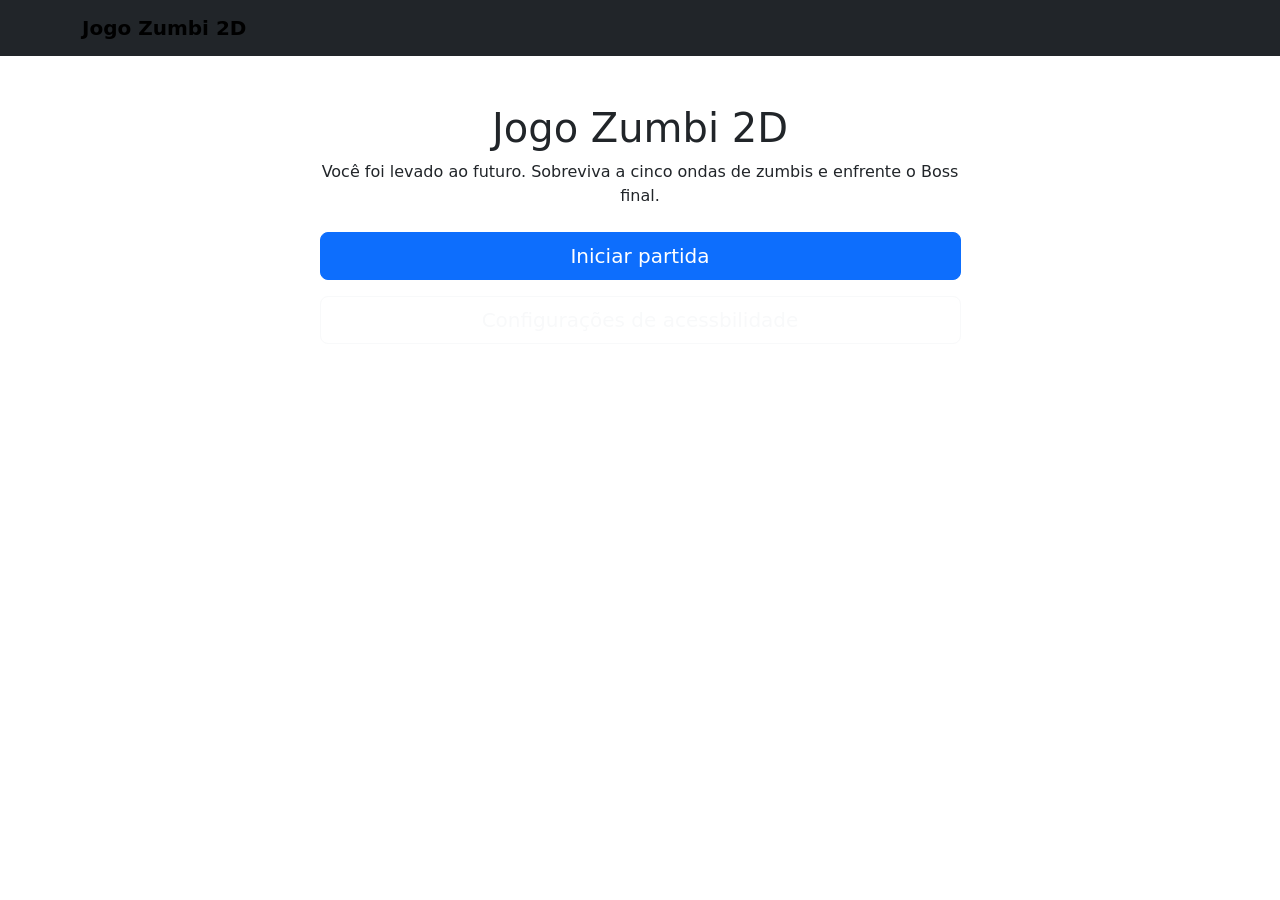
==== index.html @ 61168818 "comecando interface do inicio" ====
<!DOCTYPE html>
<html lang="pt-br">
<head>
    <meta charset="UTF-8">
    <meta name="viewport" content="width=device-width, initial-scale=1.0">
    <title>Jogo Zumbi 2D</title>
    <link 
        href="https://cdn.jsdelivr.net/npm/bootstrap@5.3.8/dist/css/bootstrap.min.css"
        rel="stylesheet"
        integrity="sha384-sRIl4kxILFvY47J16cr9ZwB07vP4J8+LH7qKQnuqkuIAvNWLzeN8tE5YBujZqJLB"
        crossorigin="anonymous">

    <link rel="stylesheet" href="css/style.css">
</head>
<body>

    <a href = "#conteudo" class = visually-hidden focusable 
    link-light p-3>
        Ir para o conteúdo
    </a>

    <header class = "navbar navbar-expand bg-dark"
            data bs-theme = "dark">    
        
        <nav class = "container" aria-label = "Navegação principal">   
            <a class = "navbar-brand fw-bold" href = "#menu">
                Jogo Zumbi 2D
            </a>
        </nav>
    </header>

    <main id = "conteudo" class = "container py-5">
        <section id = "menu"aria-labelledby = "titulo-jogo">
            <div class="row justify-content-center">
                <div class = "col-12 col-md-9 col-lg-7">
                    
                    <div class = "text-center mb-4">
                        <h1 id = "titulo-jogo">
                            Jogo Zumbi 2D
                        </h1>

                        <p>
                            Você foi levado ao futuro.
                            Sobreviva a cinco ondas de zumbis
                            e enfrente o Boss final.
                        </p>


                    </div>

                    <div class = "d-grid gap-3 mb-5">
                        <button id = "btn-iniciar" 
                                type = "button"
                                class = "btn btn-primary btn-lg">
                            Iniciar partida
                        </button>

                        <a href = "#configuracoes" 
                            class = "btn btn-outline-light btn-lg">
                            Configurações de acessbilidade
                        </a>
                        
                    </div>
                </div>
            </div>
        </section>





    <script
        src="https://cdn.jsdelivr.net/npm/bootstrap@5.3.8/dist/js/bootstrap.bundle.min.js"
        integrity="sha384-FKyoEForCGlyvwx9Hj09JcYn3nv7wiPVlz7YYwJrWVcXK/BmnVDxM+D2scQbITxI"
        crossorigin="anonymous"></script>

        <script src="js/app.js"></script>
</body>
</html>
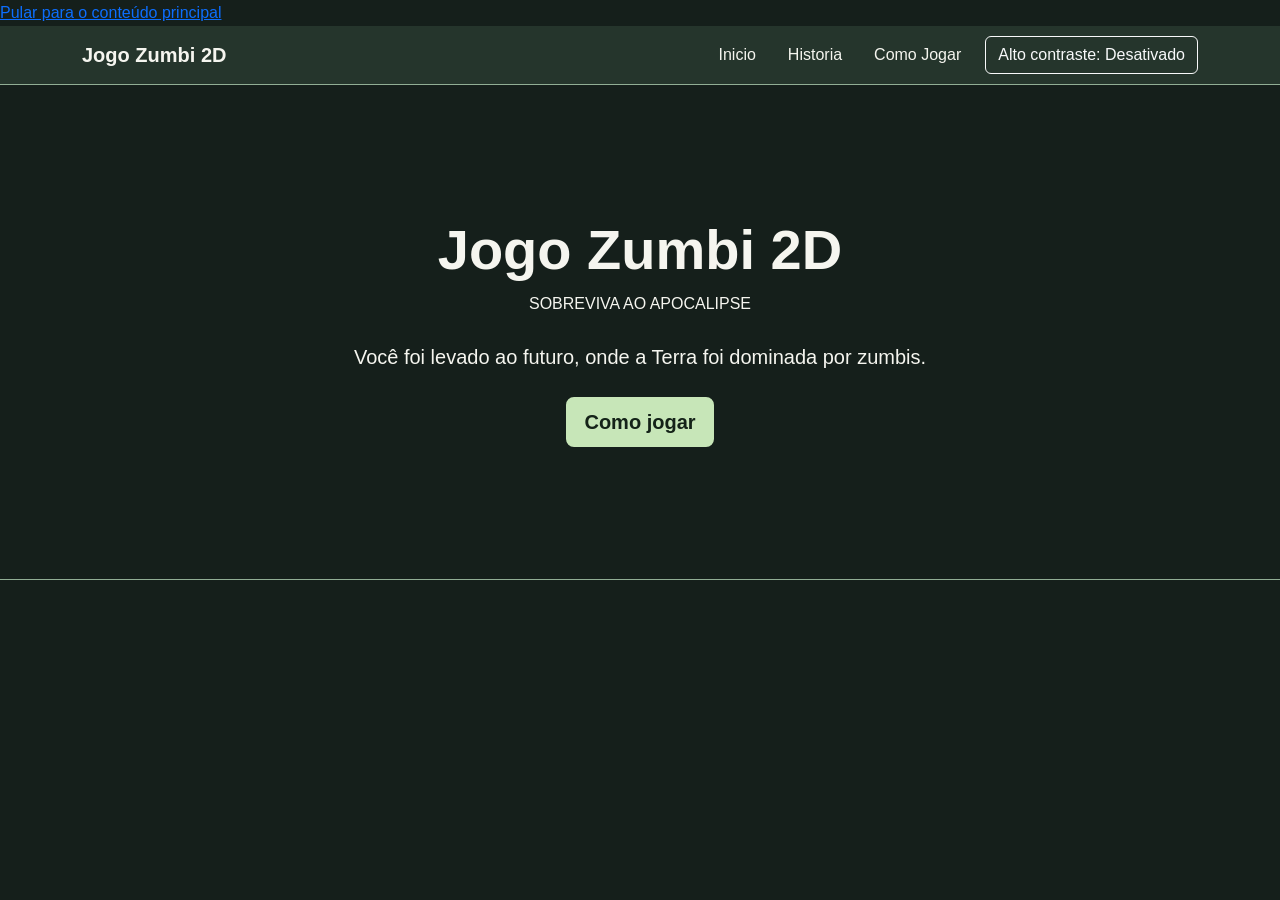
==== commit f40f7948: "Criacao de estilo da pagina" ====
--- a/index.html
+++ b/index.html
@@ -10,60 +10,86 @@
         integrity="sha384-sRIl4kxILFvY47J16cr9ZwB07vP4J8+LH7qKQnuqkuIAvNWLzeN8tE5YBujZqJLB"
         crossorigin="anonymous">
 
-    <link rel="stylesheet" href="css/style.css">
+    <link rel="stylesheet" href="/style.css">
 </head>
 <body>
 
-    <a href = "#conteudo" class = visually-hidden focusable 
-    link-light p-3>
-        Ir para o conteúdo
+    <a href = "#principal" class = "skip-link">
+        Pular para o conteúdo principal
     </a>
 
-    <header class = "navbar navbar-expand bg-dark"
-            data bs-theme = "dark">    
+    <header class = "site-header">    
         
-        <nav class = "container" aria-label = "Navegação principal">   
-            <a class = "navbar-brand fw-bold" href = "#menu">
-                Jogo Zumbi 2D
-            </a>
+        <nav class = "navbar navbar-expand-md navbar-dark" aria-label="Navegacao principal">  
+            <div class="container">
+                <a class = "navbar-brand fw-bold" href = "#menu">
+                    Jogo Zumbi 2D
+                </a>
+                <button class="navbar-toggler" type="button" data-bs-toggle="collapse" data-bs-target="#menuNavegacao" aria-controls="menuNavegacao"
+                 aria-expanded="false" aria-label="Abrir ou fechar menu">
+                 <span class="navbar-toggler-icon"></span>
+                </button>
+                <div class="collapse navbar-collapse" id="menuNavegacao">
+                    <ul class="navbar-nav ms-auto gap-md-3">
+                        <li class="nav-item">
+                            <a class="nav-link" href="#inicio">
+                                Inicio
+                            </a>
+                        </li>
+                        <li class="nav-item">
+                            <a class="nav-link" href="#historia">
+                                Historia
+                            </a>
+                        </li>
+                        <li class="nav-item">
+                            <a class="nav-link" href="#como-jogar">
+                                Como Jogar
+                            </a>
+                        </li>
+                    </ul>
+                    <button type="button" id="botao-contraste" class="btn btn-outline-light ms-md-3 mt-3 mt-md-0">
+                        Alto contraste: Desativado
+
+                    </button>
+                </div>
+            </div> 
         </nav>
     </header>
 
-    <main id = "conteudo" class = "container py-5">
-        <section id = "menu"aria-labelledby = "titulo-jogo">
-            <div class="row justify-content-center">
-                <div class = "col-12 col-md-9 col-lg-7">
-                    
-                    <div class = "text-center mb-4">
-                        <h1 id = "titulo-jogo">
+    <main id = "principal">
+        <section id = "Inicio" class="hero py-5" aria-labelledby="titulo-principal">
+            <div class="container">
+                <div class = "row justify-content-center">
+                    <div class = "col-12 col-lg-9 text-center py-4">
+                        <h1 id="titulo-principal" class="display-4 fw-bold">
                             Jogo Zumbi 2D
-                        </h1>
+                        </H1>
+                        <p id = "destaque fw-bold">
+                            SOBREVIVA AO APOCALIPSE
+                        </p>
+                        <p class="lead my-4">
+                            Você foi levado ao futuro,
+                            onde a Terra foi dominada
+                            por zumbis.
+                        </p>
+                         <a href="#como-jogar"
+                           class="btn btn-tema btn-lg">
+                           Como jogar
+                        </a>
 
-                        <p>
-                            Você foi levado ao futuro.
-                            Sobreviva a cinco ondas de zumbis
-                            e enfrente o Boss final.
-                        </p>
-
-
-                    </div>
-
-                    <div class = "d-grid gap-3 mb-5">
-                        <button id = "btn-iniciar" 
-                                type = "button"
-                                class = "btn btn-primary btn-lg">
-                            Iniciar partida
-                        </button>
-
-                        <a href = "#configuracoes" 
-                            class = "btn btn-outline-light btn-lg">
-                            Configurações de acessbilidade
-                        </a>
-                        
                     </div>
                 </div>
             </div>
+
+            
         </section>
+
+
+    </main>
+    <p id="mensagem-sistema"
+    class="visually-hidden"
+     role="status"
+    aria-live="polite"></p>
 
 
 
@@ -74,6 +100,6 @@
         integrity="sha384-FKyoEForCGlyvwx9Hj09JcYn3nv7wiPVlz7YYwJrWVcXK/BmnVDxM+D2scQbITxI"
         crossorigin="anonymous"></script>
 
-        <script src="js/app.js"></script>
+        <script src="/script.js"></script>
 </body>
 </html>
--- a/style.css
+++ b/style.css
@@ -0,0 +1,67 @@
+:root{
+    --fundo: #151f1b;
+    --superficie: #25352c;
+    --texto: #f5f5ef;
+    --destaque: #c7e6b8;
+    --texto-botao:#142218;
+    --borda: #91ae95;
+    --foco: #ffdc73;
+}
+
+body{
+    margin: 0;
+    background: var(--fundo);
+    color: var(--texto);
+    font-family: arial,sans-serif;
+    font-size: 1rem;
+    line-height: 1.6;
+}
+.site-header{
+    background: var(--superficie);
+    border-bottom: 1px solid var(--borda);
+}
+
+.navbar .navbar-brand, .navbar .nav-link{
+    color: var(--texto);
+}
+
+.navbar .nav-link:hover{
+    color: var(--destaque);
+}
+
+.hero{
+    background: var(--fundo);
+    border-bottom: 1px solid var(--borda);
+    min-height: 55vh;
+    display: flex;
+    align-items: center;
+}
+
+.destaque{
+    color: var(--destaque);
+    letter-spacing: 0.06em;
+}
+
+h1,h2,h3{
+    color: var(--texto);
+}
+
+.btn-tema{
+    background: var(--destaque);
+    color: var(--texto-botao);
+    border: 2px solid var(--destaque);
+    font-weight: 700;
+    min-height: 48px;
+}
+.btn-tema:hover{
+    background: #e3f5dc;
+    color: #142218;
+    border-color: #e3f5dc;
+}
+
+.card-zumbi{
+    background: var(--superficie);
+    color:var(--texto);
+    border: 1px solid #748e78;
+    border-radius: 10px;
+}
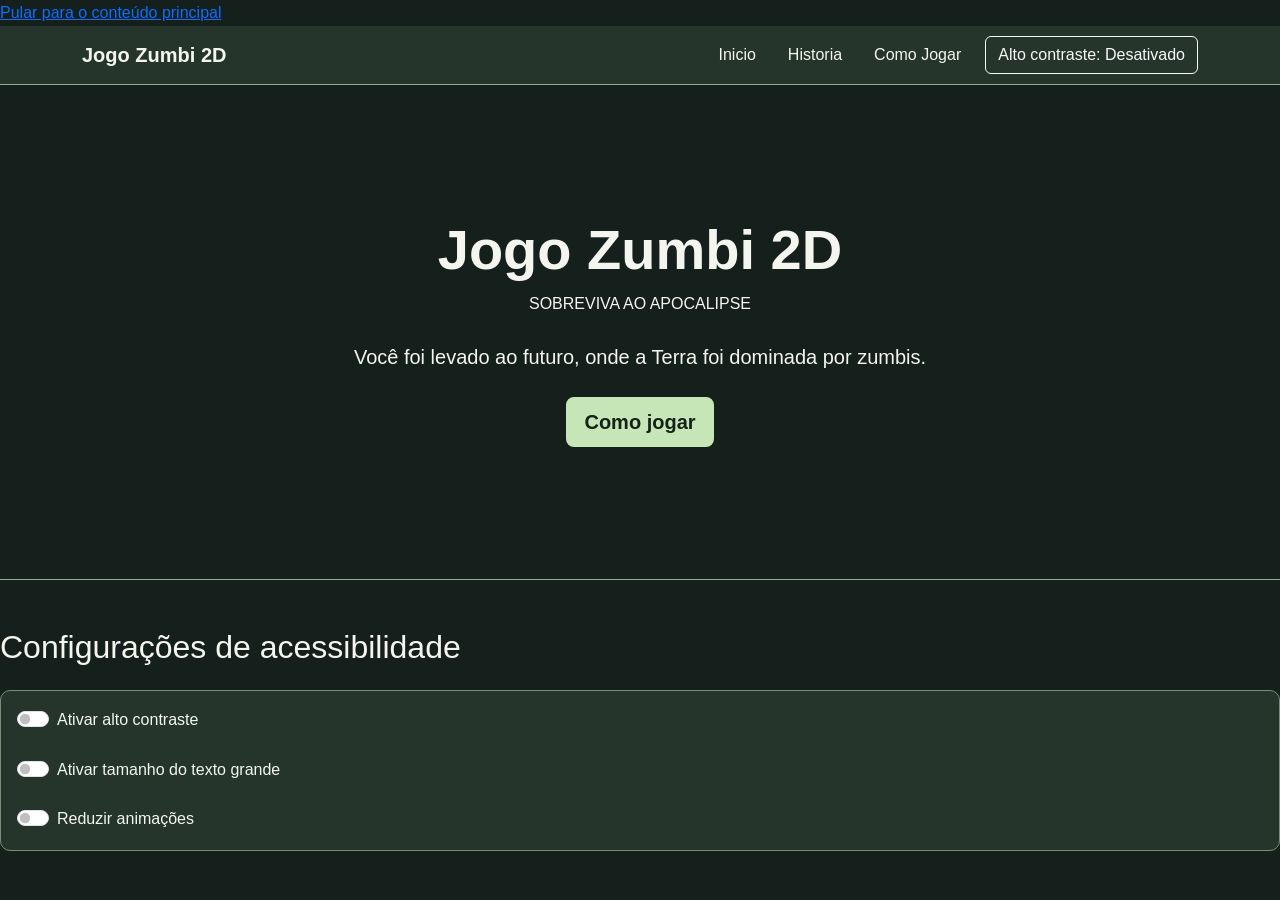
==== commit 6bb051df: "Adicionando configurações de acessibilidade (contraste, tamanho de texto, movimento)" ====
--- a/index.html
+++ b/index.html
@@ -84,6 +84,70 @@
             
         </section>
 
+        <section 
+        id="configuracoes"
+        aria-labelledby="titulo-configuracoes"
+        class="my-5">
+
+
+        <h2 id="titulo-configuracoes" class="mb-4">
+            Configurações de acessibilidade
+
+        </h2>
+
+        <div class="card card-zumbi">
+            <div class="card-body">
+                
+                <div class="form-check form-switch mb-4">
+                    <input 
+                        type="checkbox" 
+                        class="form-check-input" 
+                        role="switch"
+                        id="alto-contraste">
+
+                    <label 
+                    for="alto-contraste"
+                    class="form-check-label">
+                        Ativar alto contraste
+                    </label>
+                </div>
+
+                <div class="form-check form-switch mb-4">
+                    <input 
+                        type="checkbox" 
+                        class="form-check-input" 
+                        role="switch"
+                        id="texto-grande">
+
+                    <label 
+                    for="texto-grande"
+                    class="form-check-label">
+                        Ativar tamanho do texto grande
+                    </label>
+                </div>
+
+                <div class="form-check form-switch">
+                    <input 
+                        type="checkbox" 
+                        class="form-check-input" 
+                        role="switch"
+                        id="reduzir-movimento">
+
+                    <label 
+                    for="reduzir-movimento"
+                    class="form-check-label">
+                        Reduzir animações
+                    </label>
+                </div>
+
+
+                    </label>
+                </div>
+
+
+            </div>
+        </section>
+
 
     </main>
     <p id="mensagem-sistema"
--- a/style.css
+++ b/style.css
@@ -65,3 +65,33 @@
     border: 1px solid #748e78;
     border-radius: 10px;
 }
+
+body.alto-contraste{
+    --fundo: #000000;
+    --superficie: #000000;
+    --texto: #ffffff;
+    --destaque: #ffff00;
+    --cor-foco: #00ffff;
+}
+
+html.texto-grande{
+    font-size: 125%;
+}
+
+@media (prefers-reduced-motion: reduce){
+    *,
+    *::before,
+    *::after{
+        animation-duration: 0.001ms !important;
+        transition-duration: 0.001ms !important;
+        scroll-behavior: auto !important;
+    }
+}
+
+html.reduzir-movimento *,
+html.reduzir-movimento *::before,
+html.reduzir-movimento *::after{
+    animation-duration: 0.01ms !important;
+    transition-duration: 0.01ms !important;
+    scroll-behavior: auto !important;
+}
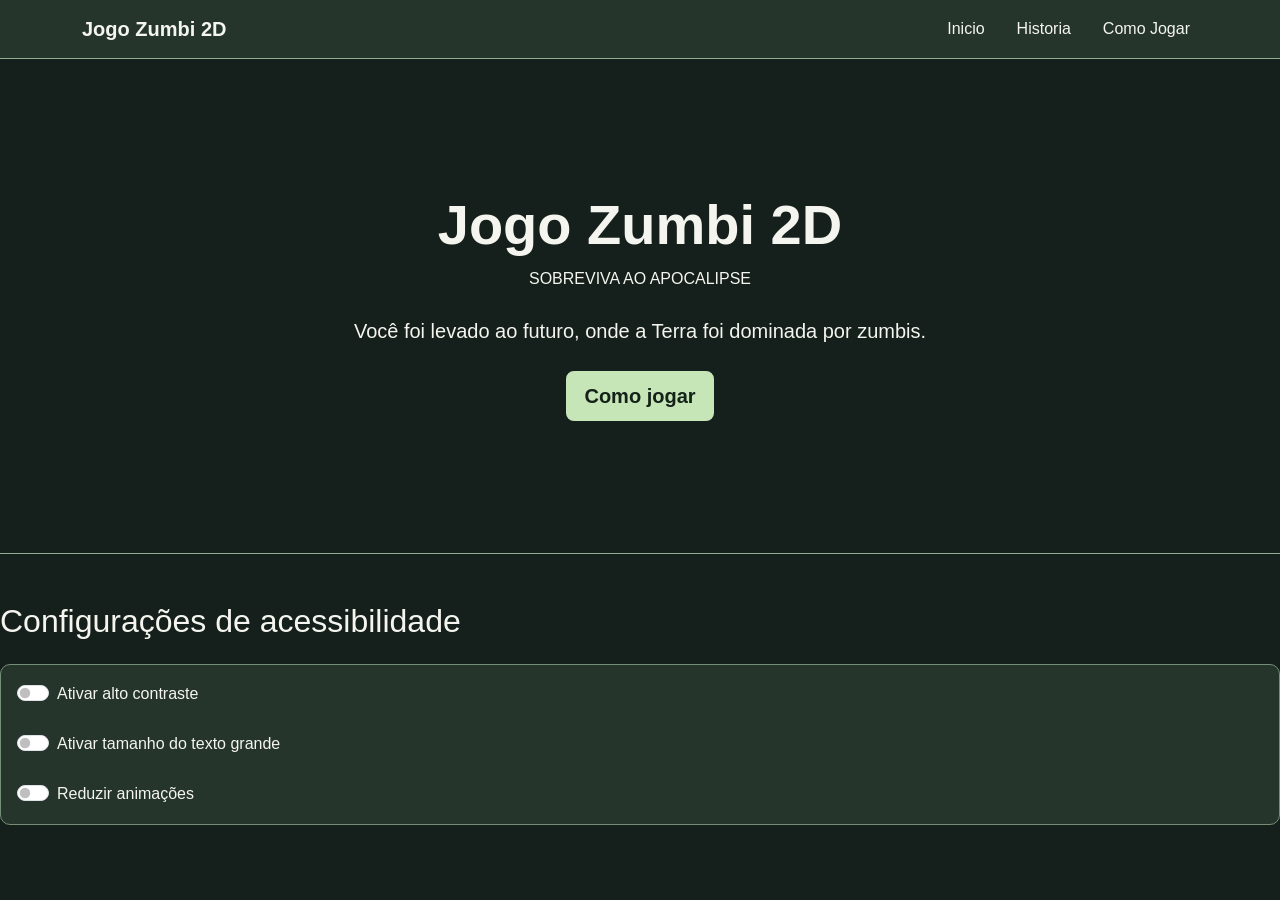
==== commit 694835c8: "alteracoes no contraste" ====
--- a/index.html
+++ b/index.html
@@ -14,9 +14,11 @@
 </head>
 <body>
 
+    <!--
     <a href = "#principal" class = "skip-link">
         Pular para o conteúdo principal
     </a>
+-->
 
     <header class = "site-header">    
         
@@ -47,9 +49,10 @@
                             </a>
                         </li>
                     </ul>
+                    <!--
                     <button type="button" id="botao-contraste" class="btn btn-outline-light ms-md-3 mt-3 mt-md-0">
                         Alto contraste: Desativado
-
+                    -->
                     </button>
                 </div>
             </div> 
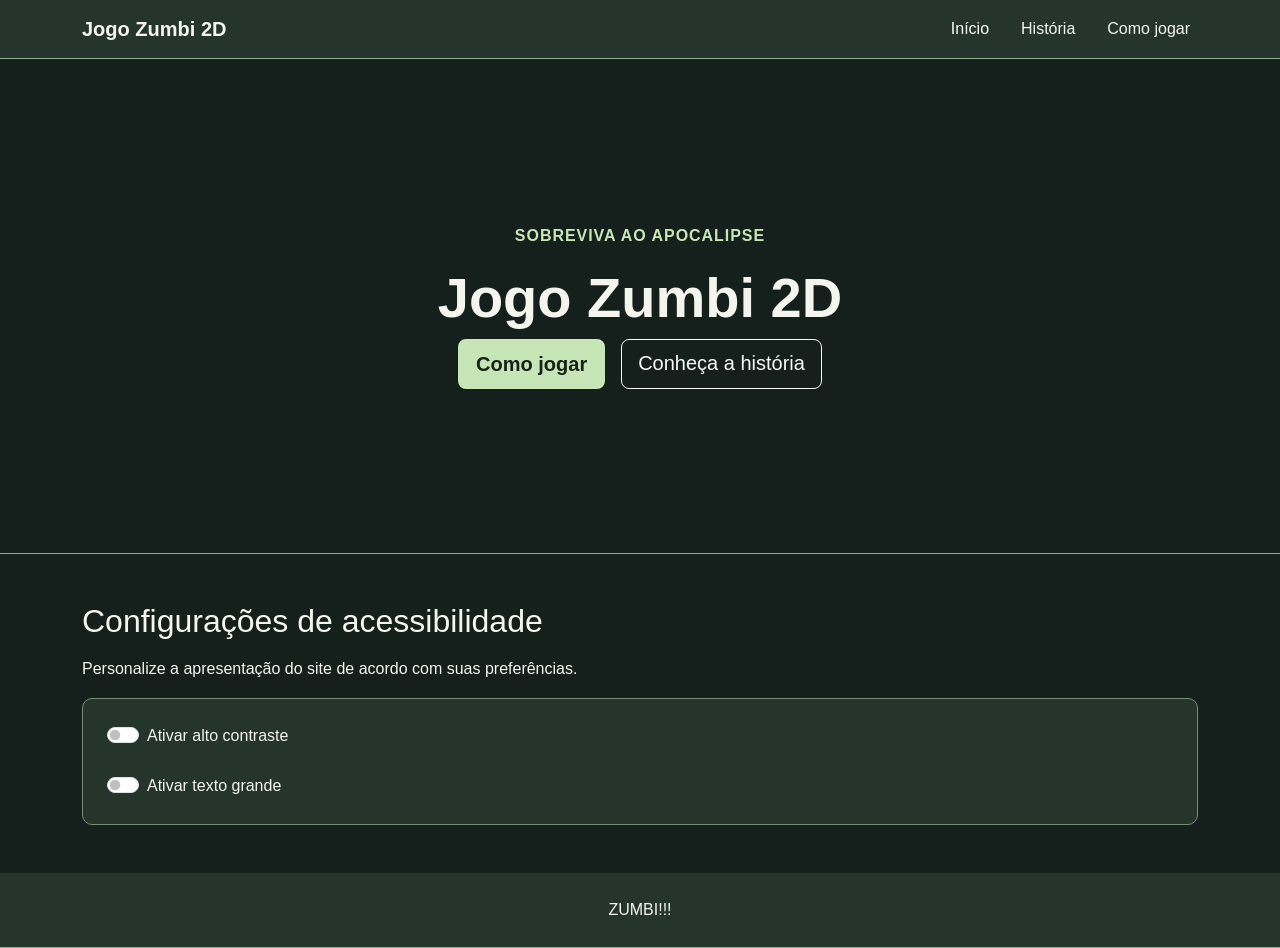
==== commit 7bdeb107: "alteração de arquivos, criação da pagina historia e comojogar" ====
--- a/index.html
+++ b/index.html
@@ -1,172 +1,193 @@
+
 <!DOCTYPE html>
-<html lang="pt-br">
+<html lang="pt-BR">
+
 <head>
     <meta charset="UTF-8">
-    <meta name="viewport" content="width=device-width, initial-scale=1.0">
-    <title>Jogo Zumbi 2D</title>
-    <link 
-        href="https://cdn.jsdelivr.net/npm/bootstrap@5.3.8/dist/css/bootstrap.min.css"
-        rel="stylesheet"
-        integrity="sha384-sRIl4kxILFvY47J16cr9ZwB07vP4J8+LH7qKQnuqkuIAvNWLzeN8tE5YBujZqJLB"
-        crossorigin="anonymous">
+    <meta name="viewport"
+          content="width=device-width, initial-scale=1.0">
 
-    <link rel="stylesheet" href="/style.css">
+    <title>Início | Jogo Zumbi 2D</title>
+
+    <link
+      href="https://cdn.jsdelivr.net/npm/bootstrap@5.3.8/dist/css/bootstrap.min.css"
+      rel="stylesheet"
+      integrity="sha384-sRIl4kxILFvY47J16cr9ZwB07vP4J8+LH7qKQnuqkuIAvNWLzeN8tE5YBujZqJLB"
+      crossorigin="anonymous">
+
+    <link rel="stylesheet" href="./style.css">
 </head>
+
 <body>
 
-    <!--
-    <a href = "#principal" class = "skip-link">
-        Pular para o conteúdo principal
-    </a>
--->
 
-    <header class = "site-header">    
-        
-        <nav class = "navbar navbar-expand-md navbar-dark" aria-label="Navegacao principal">  
+    <header class="site-header">
+
+        <nav class="navbar navbar-expand-lg navbar-dark"
+             aria-label="Navegação principal">
+
             <div class="container">
-                <a class = "navbar-brand fw-bold" href = "#menu">
+
+                <a class="navbar-brand fw-bold"
+                   href="./index.html">
                     Jogo Zumbi 2D
                 </a>
-                <button class="navbar-toggler" type="button" data-bs-toggle="collapse" data-bs-target="#menuNavegacao" aria-controls="menuNavegacao"
-                 aria-expanded="false" aria-label="Abrir ou fechar menu">
-                 <span class="navbar-toggler-icon"></span>
+
+                <button
+                    class="navbar-toggler"
+                    type="button"
+                    data-bs-toggle="collapse"
+                    data-bs-target="#menuNavegacao"
+                    aria-controls="menuNavegacao"
+                    aria-expanded="false"
+                    aria-label="Abrir ou fechar menu">
+
+                    <span class="navbar-toggler-icon"></span>
                 </button>
-                <div class="collapse navbar-collapse" id="menuNavegacao">
-                    <ul class="navbar-nav ms-auto gap-md-3">
+
+                <div class="collapse navbar-collapse"
+                     id="menuNavegacao">
+
+                    <ul class="navbar-nav ms-auto gap-lg-3">
+
                         <li class="nav-item">
-                            <a class="nav-link" href="#inicio">
-                                Inicio
+                            <a class="nav-link active"
+                               aria-current="page"
+                               href="./index.html">
+                                Início
                             </a>
                         </li>
+
                         <li class="nav-item">
-                            <a class="nav-link" href="#historia">
-                                Historia
+                            <a class="nav-link"
+                               href="./historia.html">
+                                História
                             </a>
                         </li>
+
                         <li class="nav-item">
-                            <a class="nav-link" href="#como-jogar">
-                                Como Jogar
+                            <a class="nav-link"
+                               href="./como-jogar.html">
+                                Como jogar
                             </a>
                         </li>
+
                     </ul>
-                    <!--
-                    <button type="button" id="botao-contraste" class="btn btn-outline-light ms-md-3 mt-3 mt-md-0">
-                        Alto contraste: Desativado
-                    -->
-                    </button>
                 </div>
-            </div> 
+            </div>
         </nav>
     </header>
 
-    <main id = "principal">
-        <section id = "Inicio" class="hero py-5" aria-labelledby="titulo-principal">
+    <main id="principal">
+
+        <section id="inicio"
+                 class="hero py-5"
+                 aria-labelledby="titulo-principal">
+
             <div class="container">
-                <div class = "row justify-content-center">
-                    <div class = "col-12 col-lg-9 text-center py-4">
-                        <h1 id="titulo-principal" class="display-4 fw-bold">
-                            Jogo Zumbi 2D
-                        </H1>
-                        <p id = "destaque fw-bold">
+
+                <div class="row justify-content-center">
+                    <div class="col-12 col-lg-9
+                                text-center py-4">
+
+                        <p class="destaque fw-bold">
                             SOBREVIVA AO APOCALIPSE
                         </p>
-                        <p class="lead my-4">
-                            Você foi levado ao futuro,
-                            onde a Terra foi dominada
-                            por zumbis.
-                        </p>
-                         <a href="#como-jogar"
-                           class="btn btn-tema btn-lg">
-                           Como jogar
-                        </a>
+
+                        <h1 id="titulo-principal"
+                            class="display-4 fw-bold">
+                            Jogo Zumbi 2D
+                        </h1>
+
+                        
+
+                        <div class="d-flex flex-wrap
+                                    justify-content-center
+                                    gap-3">
+
+                            <a href="./como-jogar.html"
+                               class="btn btn-tema btn-lg">
+                                Como jogar
+                            </a>
+
+                            <a href="./historia.html"
+                               class="btn btn-outline-light btn-lg">
+                                Conheça a história
+                            </a>
+
+                        </div>
 
                     </div>
                 </div>
             </div>
-
-            
         </section>
 
-        <section 
-        id="configuracoes"
-        aria-labelledby="titulo-configuracoes"
-        class="my-5">
+        <section id="configuracoes"
+                 class="container py-5"
+                 aria-labelledby="titulo-configuracoes">
 
+            <h2 id="titulo-configuracoes" class="mb-3">
+                Configurações de acessibilidade
+            </h2>
 
-        <h2 id="titulo-configuracoes" class="mb-4">
-            Configurações de acessibilidade
+            <p>
+                Personalize a apresentação do site
+                de acordo com suas preferências.
+            </p>
 
-        </h2>
+            <div class="card card-zumbi">
+                <div class="card-body p-4">
 
-        <div class="card card-zumbi">
-            <div class="card-body">
-                
-                <div class="form-check form-switch mb-4">
-                    <input 
-                        type="checkbox" 
-                        class="form-check-input" 
-                        role="switch"
-                        id="alto-contraste">
+                    <div class="form-check form-switch mb-4">
 
-                    <label 
-                    for="alto-contraste"
-                    class="form-check-label">
-                        Ativar alto contraste
-                    </label>
+                        <input
+                            type="checkbox"
+                            class="form-check-input"
+                            role="switch"
+                            id="alto-contraste">
+
+                        <label class="form-check-label"
+                               for="alto-contraste">
+                            Ativar alto contraste
+                        </label>
+
+                    </div>
+
+                    <div class="form-check form-switch">
+
+                        <input
+                            type="checkbox"
+                            class="form-check-input"
+                            role="switch"
+                            id="texto-grande">
+
+                        <label class="form-check-label"
+                               for="texto-grande">
+                            Ativar texto grande
+                        </label>
+
+                    </div>
+
                 </div>
-
-                <div class="form-check form-switch mb-4">
-                    <input 
-                        type="checkbox" 
-                        class="form-check-input" 
-                        role="switch"
-                        id="texto-grande">
-
-                    <label 
-                    for="texto-grande"
-                    class="form-check-label">
-                        Ativar tamanho do texto grande
-                    </label>
-                </div>
-
-                <div class="form-check form-switch">
-                    <input 
-                        type="checkbox" 
-                        class="form-check-input" 
-                        role="switch"
-                        id="reduzir-movimento">
-
-                    <label 
-                    for="reduzir-movimento"
-                    class="form-check-label">
-                        Reduzir animações
-                    </label>
-                </div>
-
-
-                    </label>
-                </div>
-
-
             </div>
         </section>
 
+    </main>
 
-    </main>
-    <p id="mensagem-sistema"
-    class="visually-hidden"
-     role="status"
-    aria-live="polite"></p>
-
-
-
-
+    <footer class="site-header py-4">
+        <div class="container text-center">
+            <p class="mb-0">
+                ZUMBI!!!
+            </p>
+        </div>
+    </footer>
 
     <script
-        src="https://cdn.jsdelivr.net/npm/bootstrap@5.3.8/dist/js/bootstrap.bundle.min.js"
-        integrity="sha384-FKyoEForCGlyvwx9Hj09JcYn3nv7wiPVlz7YYwJrWVcXK/BmnVDxM+D2scQbITxI"
-        crossorigin="anonymous"></script>
+      src="https://cdn.jsdelivr.net/npm/bootstrap@5.3.8/dist/js/bootstrap.bundle.min.js"
+      integrity="sha384-FKyoEForCGlyvwx9Hj09JcYn3nv7wiPVlz7YYwJrWVcXK/BmnVDxM+D2scQbITxI"
+      crossorigin="anonymous"></script>
 
-        <script src="/script.js"></script>
+    <script src="./script.js"></script>
+
 </body>
-</html>+</html>
--- a/style.css
+++ b/style.css
@@ -75,7 +75,7 @@
 }
 
 html.texto-grande{
-    font-size: 125%;
+    font-size: 150%;
 }
 
 @media (prefers-reduced-motion: reduce){
@@ -88,10 +88,3 @@
     }
 }
 
-html.reduzir-movimento *,
-html.reduzir-movimento *::before,
-html.reduzir-movimento *::after{
-    animation-duration: 0.01ms !important;
-    transition-duration: 0.01ms !important;
-    scroll-behavior: auto !important;
-}
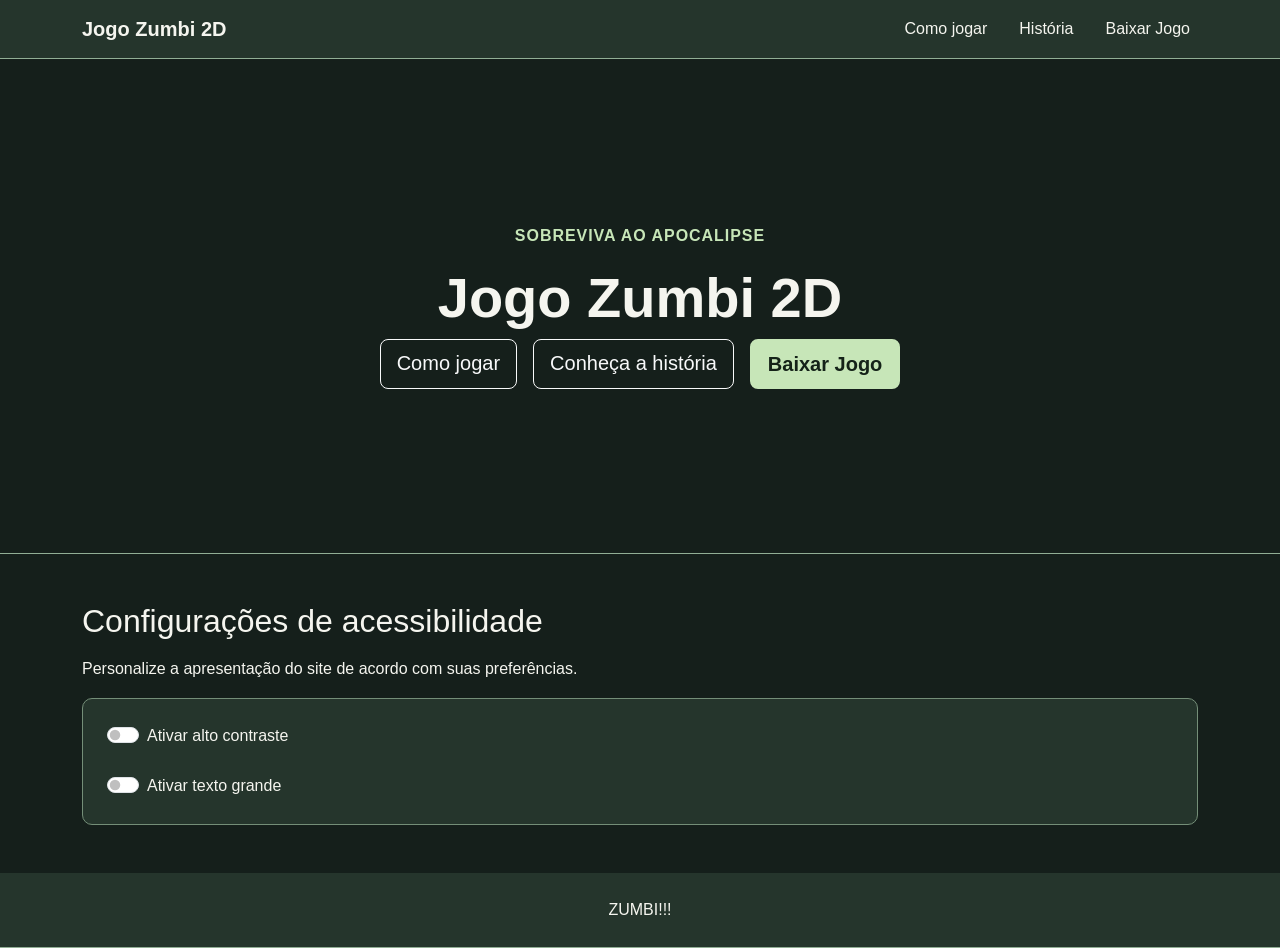
==== commit 96266eeb: "alteração de botoes e configuração do html" ====
--- a/index.html
+++ b/index.html
@@ -7,7 +7,7 @@
     <meta name="viewport"
           content="width=device-width, initial-scale=1.0">
 
-    <title>Início | Jogo Zumbi 2D</title>
+    <title>Jogo Zumbi 2D</title>
 
     <link
       href="https://cdn.jsdelivr.net/npm/bootstrap@5.3.8/dist/css/bootstrap.min.css"
@@ -51,13 +51,11 @@
                     <ul class="navbar-nav ms-auto gap-lg-3">
 
                         <li class="nav-item">
-                            <a class="nav-link active"
-                               aria-current="page"
-                               href="./index.html">
-                                Início
+                            <a class="nav-link"
+                               href="./como-jogar.html">
+                                Como jogar
                             </a>
                         </li>
-
                         <li class="nav-item">
                             <a class="nav-link"
                                href="./historia.html">
@@ -67,8 +65,8 @@
 
                         <li class="nav-item">
                             <a class="nav-link"
-                               href="./como-jogar.html">
-                                Como jogar
+                               href="./baixar-jogo.html">
+                                Baixar Jogo
                             </a>
                         </li>
 
@@ -106,13 +104,18 @@
                                     gap-3">
 
                             <a href="./como-jogar.html"
-                               class="btn btn-tema btn-lg">
+                               class="btn btn-outline-light btn-lg">
                                 Como jogar
                             </a>
 
                             <a href="./historia.html"
                                class="btn btn-outline-light btn-lg">
                                 Conheça a história
+                            </a>
+
+                            <a href="./baixar-jogo.html"
+                               class="btn btn-tema btn-lg">
+                                Baixar Jogo
                             </a>
 
                         </div>
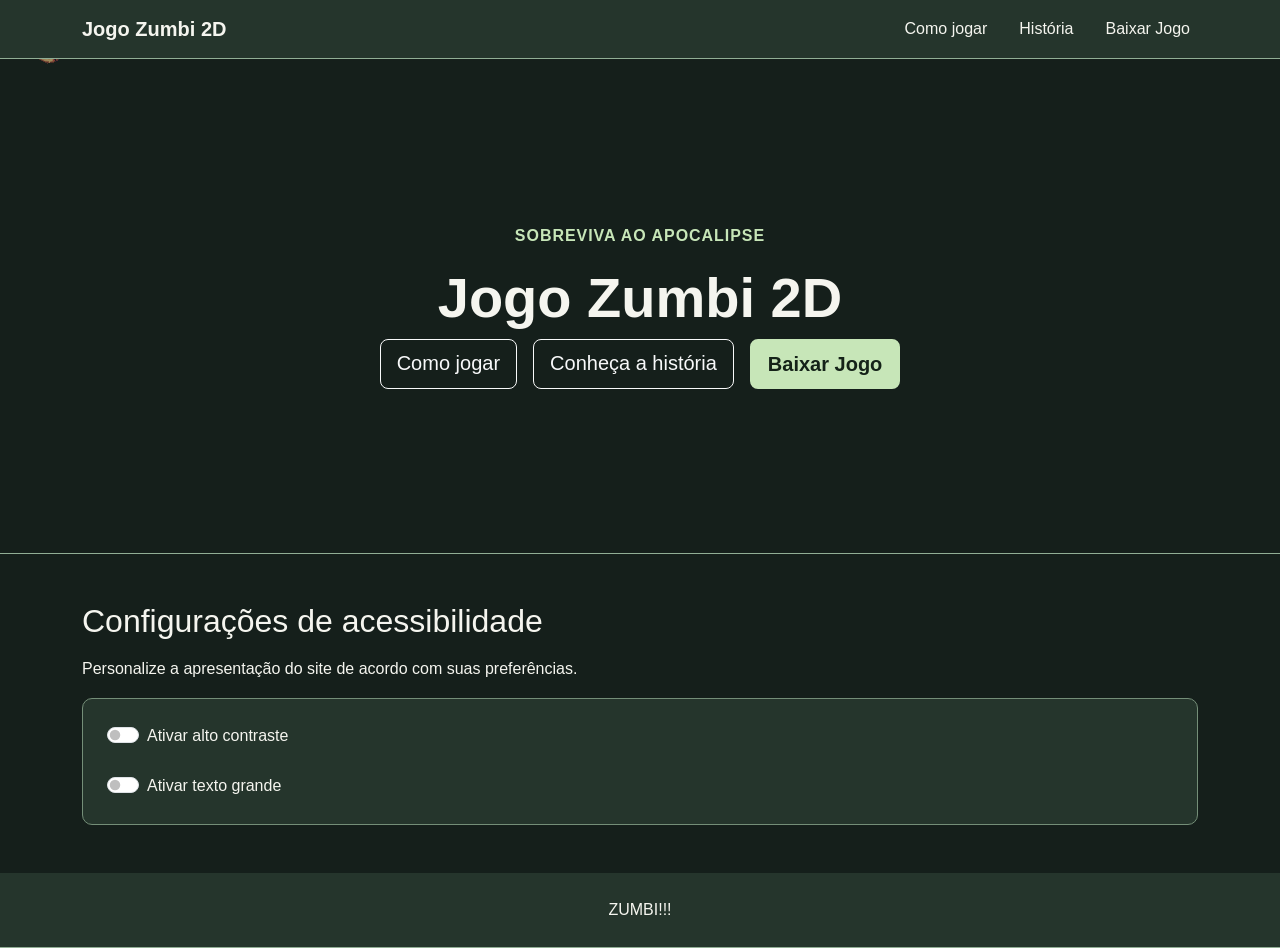
==== commit 0a23e3f0: "alteracoes em botoes e animacoes" ====
--- a/index.html
+++ b/index.html
@@ -19,6 +19,10 @@
 </head>
 
 <body>
+    <div id="camada-zumbis"
+        class="camada-zumbi"
+        aria-hidden="true">
+    </div>
 
 
     <header class="site-header">
@@ -77,6 +81,7 @@
     </header>
 
     <main id="principal">
+        
 
         <section id="inicio"
                  class="hero py-5"
@@ -168,6 +173,8 @@
                                for="texto-grande">
                             Ativar texto grande
                         </label>
+
+                        
 
                     </div>
 
@@ -191,6 +198,7 @@
       crossorigin="anonymous"></script>
 
     <script src="./script.js"></script>
+    <script src="./zumbi.js"></script>
 
 </body>
 </html>
--- a/style.css
+++ b/style.css
@@ -86,5 +86,80 @@
         transition-duration: 0.001ms !important;
         scroll-behavior: auto !important;
     }
+
+    .camada-zumbi {
+        display: none;
+    }
 }
 
+
+
+.camada-zumbi {
+    position: fixed;
+    inset: 0;
+    width: 100%;
+    height: 100%;
+    overflow: hidden;
+    pointer-events: none;
+    z-index: 1;
+}
+
+
+.zumbi-animado {
+    position: absolute;
+    top: 0;
+    left: 0;
+    width: 80px;
+    height: 80px;
+    object-fit: contain;
+    image-rendering: pixelated;
+    opacity: 0.65;
+    will-change: transform;
+}
+
+
+.site-header,
+main,
+footer {
+    position: relative;
+    z-index: 2;
+}
+
+
+.hero {
+    background: transparent;
+}
+
+
+.btn-download {
+    display: inline-flex;
+    align-items: center;
+    justify-content: center;
+
+    min-height: 76px;
+    font-size: 1.35rem;
+    font-weight: 700;
+    text-align: center;
+    white-space: normal;
+    border-radius: 12px;
+}
+
+
+.btn-download:focus-visible {
+    outline: 3px solid var(--foco) !important;
+    outline-offset: 4px;
+}
+
+
+@media (max-width: 575.98px) {
+    .btn-download {
+        min-height: 64px;
+        font-size: 1.1rem;
+    }
+}
+
+
+video {
+    display: block;
+    max-width: 100%;
+}
